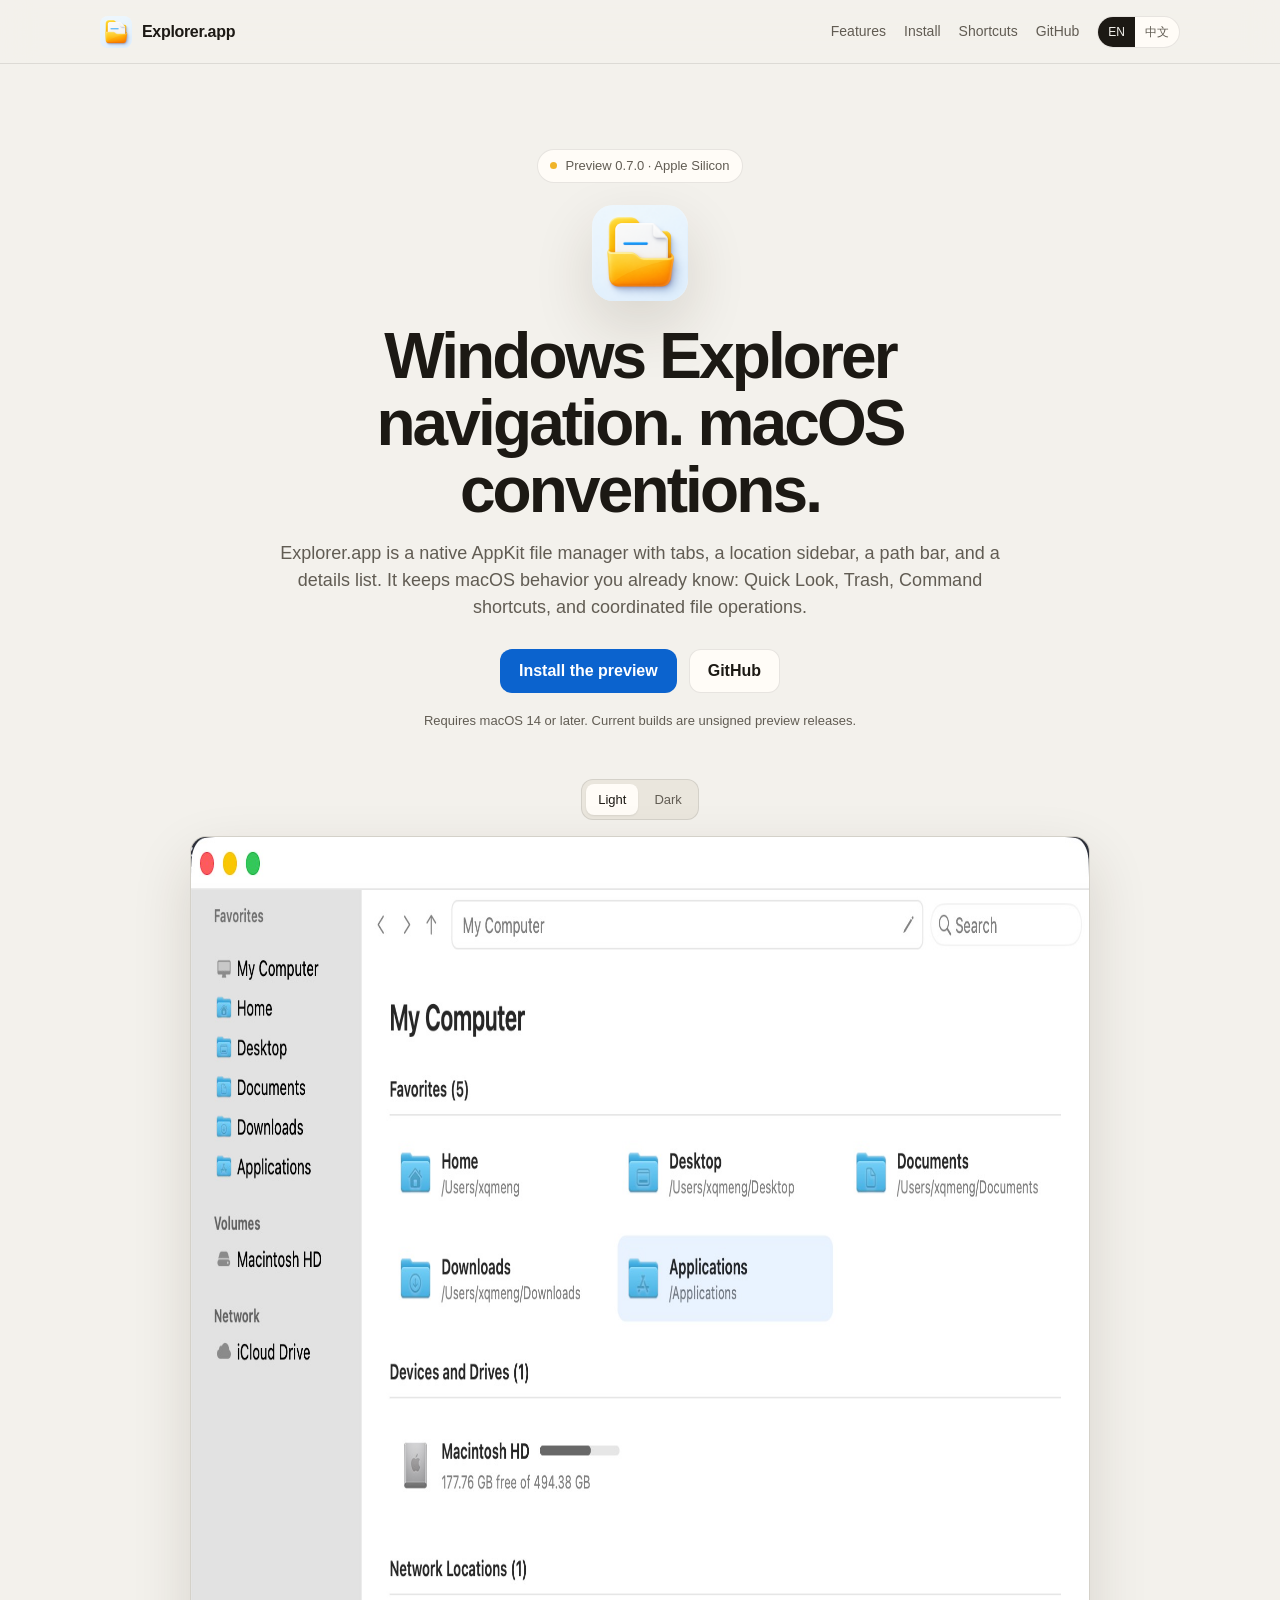
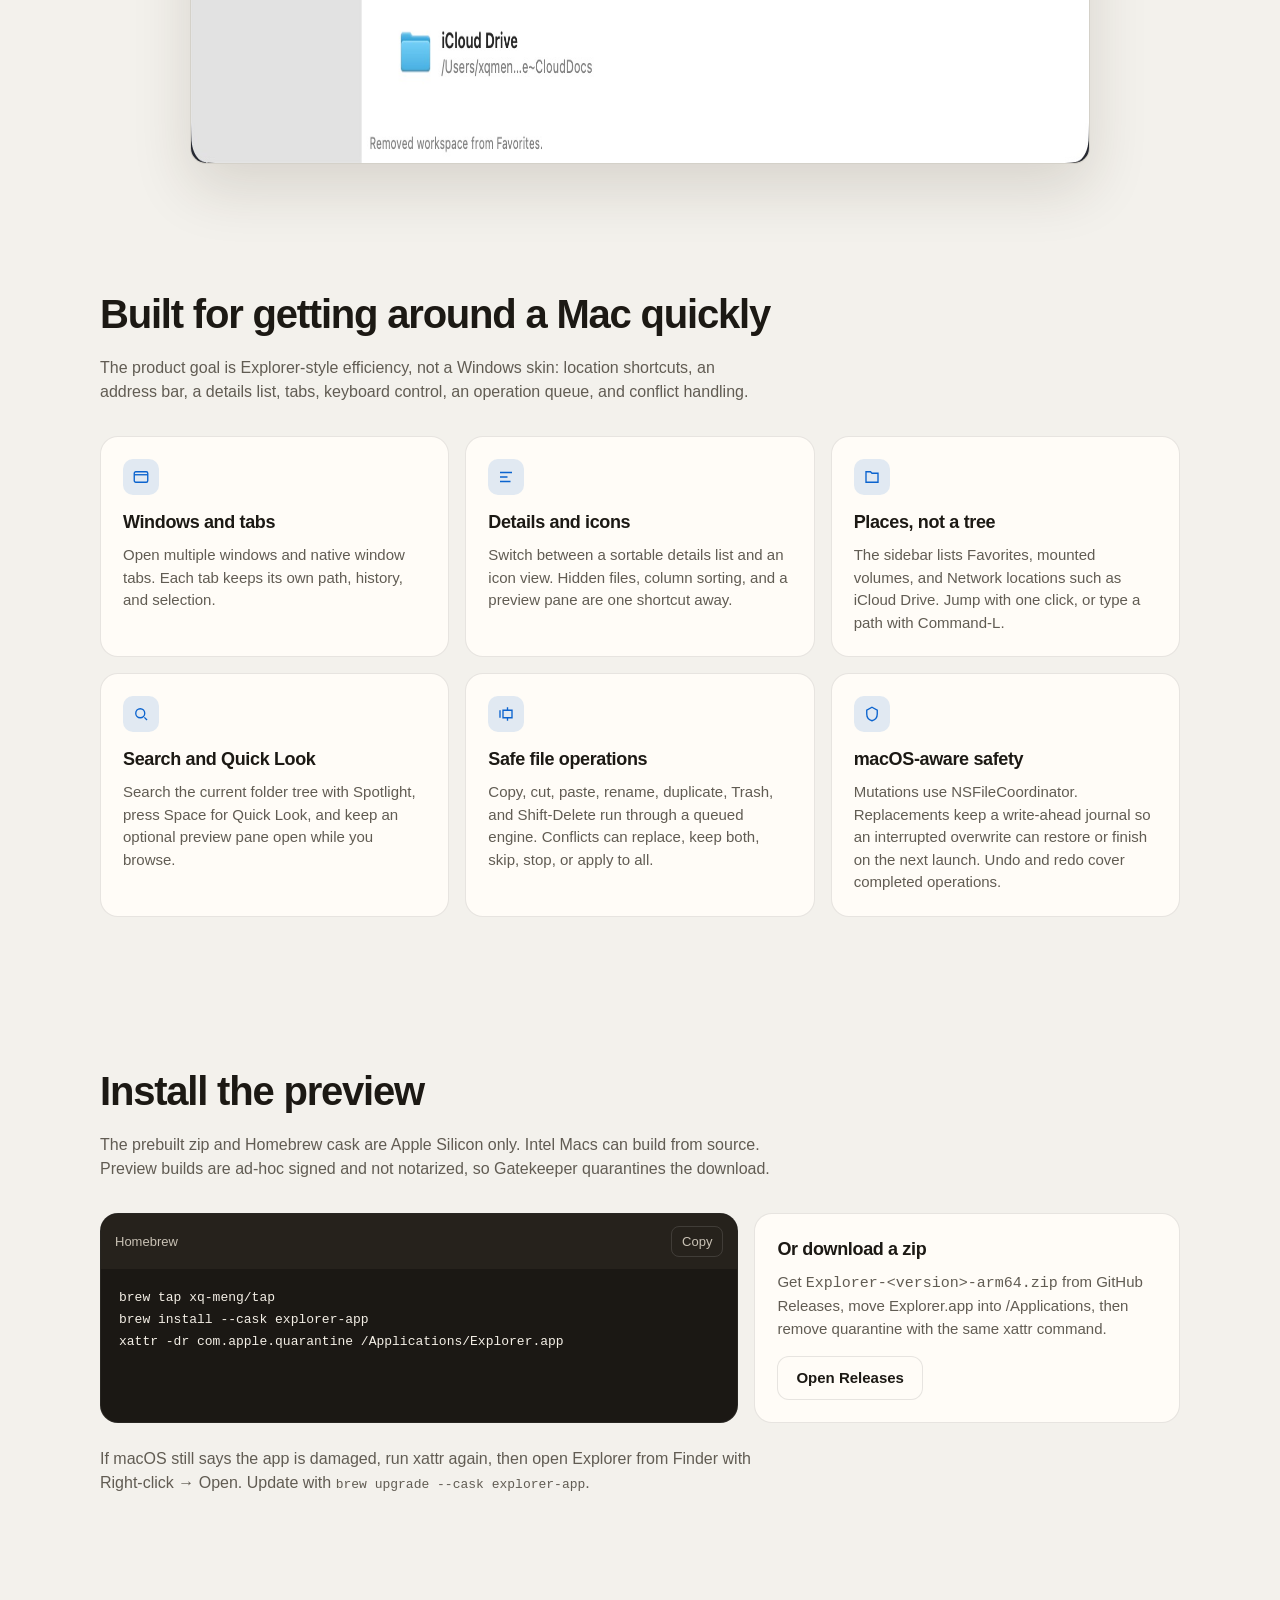
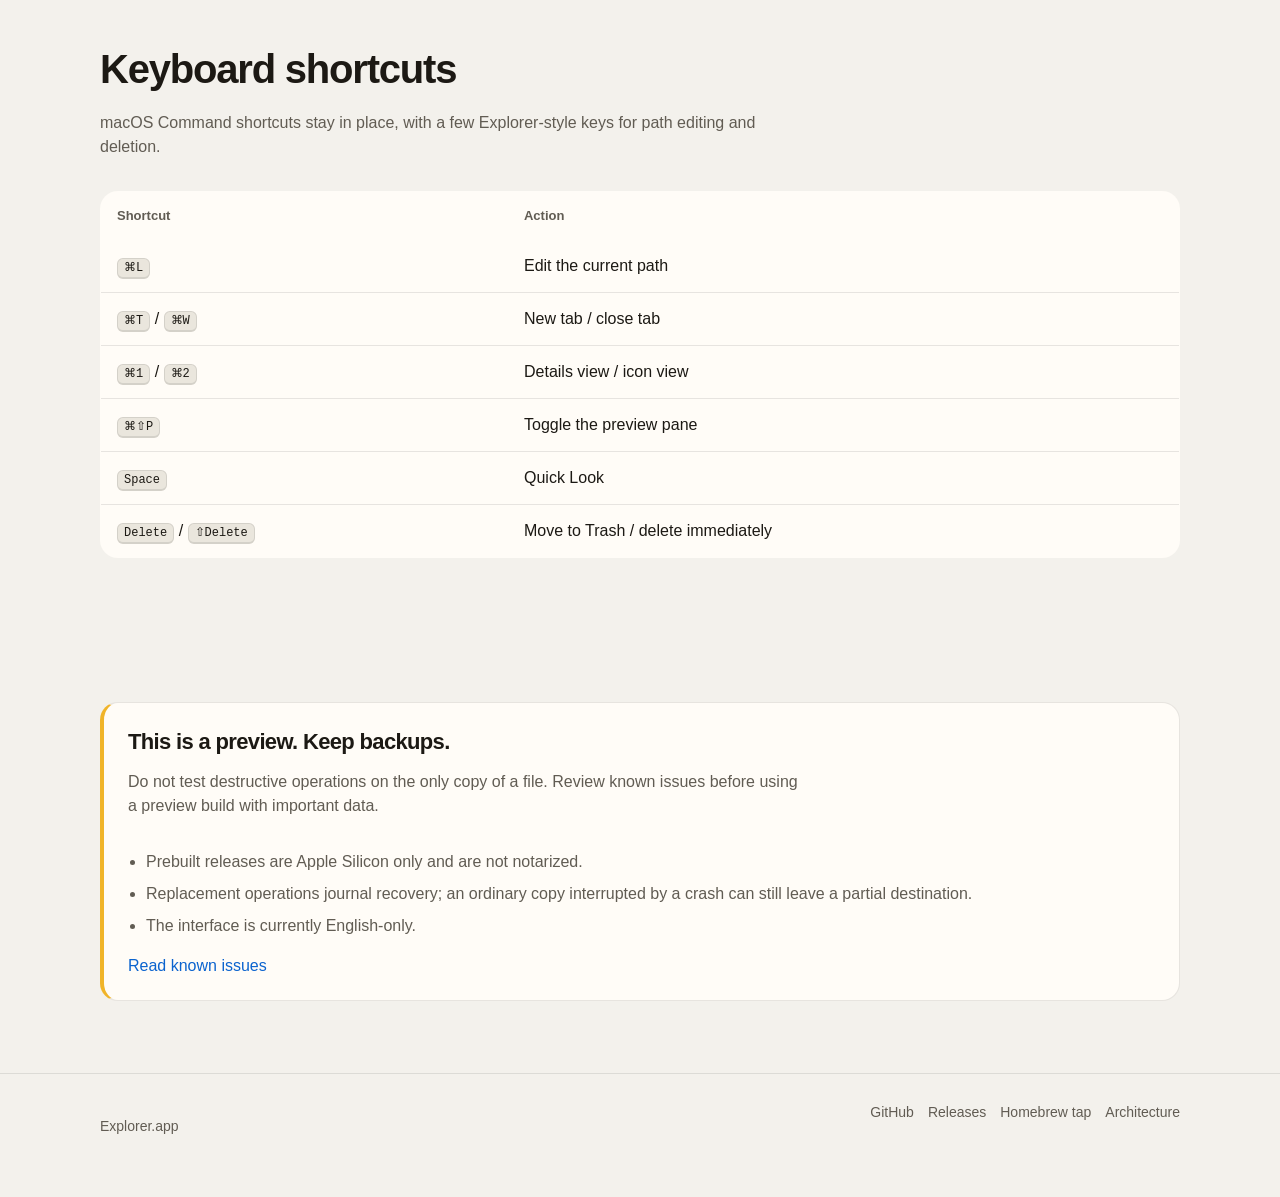
==== site/index.html @ d408dbdb "Add a GitHub Pages product site for Explorer.app Publish a bilingual product landing page from site/" ====
<!DOCTYPE html>
<html lang="en">
  <head>
    <meta charset="utf-8">
    <meta name="viewport" content="width=device-width, initial-scale=1">
    <title>Explorer.app — a native macOS file manager</title>
    <meta name="description" content="A native macOS file manager with Windows Explorer-style navigation: tabs, a location sidebar, a path bar, and a details list, plus Quick Look, Trash, and Command shortcuts.">
    <meta name="theme-color" content="#f3f1ec">
    <link rel="icon" type="image/png" sizes="32x32" href="assets/favicon-32.png">
    <link rel="apple-touch-icon" href="assets/apple-touch-icon.png">
    <script>
      (function () {
        try {
          var stored = localStorage.getItem("explorer-lang");
          var lang = stored || ((navigator.language || "en").toLowerCase().indexOf("zh") === 0 ? "zh" : "en");
          document.documentElement.lang = lang === "zh" ? "zh" : "en";
        } catch (e) {}
      })();
    </script>
    <link rel="stylesheet" href="styles.css">
    <meta property="og:title" content="Explorer.app">
    <meta property="og:description" content="A native macOS file manager with Windows Explorer-style navigation.">
    <meta property="og:image" content="https://xq-meng.github.io/explorer.app/assets/og.png">
    <meta property="og:url" content="https://xq-meng.github.io/explorer.app/">
    <meta property="og:type" content="website">
    <meta name="twitter:card" content="summary_large_image">
    <script type="application/ld+json">
      {
        "@context": "https://schema.org",
        "@type": "SoftwareApplication",
        "name": "Explorer.app",
        "applicationCategory": "UtilitiesApplication",
        "operatingSystem": "macOS 14",
        "url": "https://xq-meng.github.io/explorer.app/",
        "downloadUrl": "https://github.com/xq-meng/explorer.app/releases",
        "softwareVersion": "0.7.0",
        "offers": {
          "@type": "Offer",
          "price": "0",
          "priceCurrency": "USD"
        }
      }
    </script>
  </head>
  <body>
    <a class="skip" href="#main"><span data-lang="en">Skip to content</span><span data-lang="zh">跳到正文</span></a>
    <header class="nav">
      <div class="nav-inner">
        <a class="brand" href="./">
          <img src="assets/icon-64.png" width="32" height="32" alt="">
          Explorer.app
        </a>
        <nav class="nav-links" aria-label="Primary">
          <a href="#features"><span data-lang="en">Features</span><span data-lang="zh">功能</span></a>
          <a href="#install"><span data-lang="en">Install</span><span data-lang="zh">安装</span></a>
          <a href="#shortcuts"><span data-lang="en">Shortcuts</span><span data-lang="zh">快捷键</span></a>
          <a href="https://github.com/xq-meng/explorer.app">GitHub</a>
          <div class="lang-switch" role="group" aria-label="Language">
            <button type="button" data-lang-button="en">EN</button>
            <button type="button" data-lang-button="zh">中文</button>
          </div>
        </nav>
      </div>
    </header>

    <main id="main">
      <section class="hero wrap">
        <p class="eyebrow">
          <span class="dot" aria-hidden="true"></span>
          <span data-lang="en">Preview 0.7.0 · Apple Silicon</span>
          <span data-lang="zh">预览版 0.7.0 · Apple Silicon</span>
        </p>
        <img class="hero-icon" src="assets/icon-256.png" width="96" height="96" alt="Explorer.app icon">
        <h1>
          <span data-lang="en">Windows Explorer navigation. macOS conventions.</span>
          <span data-lang="zh">Windows 资源管理器式导航，遵循 macOS 使用习惯。</span>
        </h1>
        <p class="lede">
          <span data-lang="en">Explorer.app is a native AppKit file manager with tabs, a location sidebar, a path bar, and a details list. It keeps macOS behavior you already know: Quick Look, Trash, Command shortcuts, and coordinated file operations.</span>
          <span data-lang="zh">Explorer.app 是一款原生 AppKit 文件管理器，提供标签页、位置侧边栏、路径栏和详细信息列表。它同时保留 macOS 的使用习惯：Quick Look、废纸篓、Command 快捷键，以及经过协调的文件操作。</span>
        </p>
        <div class="actions">
          <a class="button primary" href="#install"><span data-lang="en">Install the preview</span><span data-lang="zh">安装预览版</span></a>
          <a class="button secondary" href="https://github.com/xq-meng/explorer.app">GitHub</a>
        </div>
        <p class="req">
          <span data-lang="en">Requires macOS 14 or later. Current builds are unsigned preview releases.</span>
          <span data-lang="zh">需要 macOS 14 或更高版本。当前构建为未签名的预览版。</span>
        </p>

        <div class="shot-panel">
          <div class="shot-toolbar">
            <div class="segmented" role="group" aria-label="Screenshot appearance">
              <button type="button" data-shot-button="light">
                <span data-lang="en">Light</span><span data-lang="zh">浅色</span>
              </button>
              <button type="button" data-shot-button="dark">
                <span data-lang="en">Dark</span><span data-lang="zh">深色</span>
              </button>
            </div>
          </div>
          <figure class="shot-frame">
            <img data-shot="light" src="assets/screenshot_light.jpg" width="1478" height="926" alt="Explorer My Computer home page in light appearance">
            <img class="is-hidden" data-shot="dark" src="assets/screenshot_dark.jpg" width="1478" height="926" alt="Explorer My Computer home page in dark appearance">
          </figure>
        </div>
      </section>

      <section class="section wrap" id="features">
        <h2>
          <span data-lang="en">Built for getting around a Mac quickly</span>
          <span data-lang="zh">为在 Mac 上高效浏览而设计</span>
        </h2>
        <p class="section-intro">
          <span data-lang="en">The product goal is Explorer-style efficiency, not a Windows skin: location shortcuts, an address bar, a details list, tabs, keyboard control, an operation queue, and conflict handling.</span>
          <span data-lang="zh">产品目标是复用资源管理器的高效率工作方式，而不是套一层 Windows 外观：位置快捷方式、地址栏、详细信息列表、标签页、键盘操作、文件操作队列和冲突处理。</span>
        </p>
        <div class="grid">
          <article class="card">
            <div class="icon-mark" aria-hidden="true">
              <svg viewBox="0 0 24 24" fill="none" stroke="currentColor" stroke-width="1.8"><rect x="3" y="5" width="18" height="14" rx="2"/><path d="M3 9h18"/></svg>
            </div>
            <h3><span data-lang="en">Windows and tabs</span><span data-lang="zh">多窗口与标签页</span></h3>
            <p data-lang="en">Open multiple windows and native window tabs. Each tab keeps its own path, history, and selection.</p>
            <p data-lang="zh">支持多窗口和 AppKit 原生窗口标签。每个标签页都有独立的路径、历史记录和选择状态。</p>
          </article>
          <article class="card">
            <div class="icon-mark" aria-hidden="true">
              <svg viewBox="0 0 24 24" fill="none" stroke="currentColor" stroke-width="1.8"><path d="M4 6h16M4 12h10M4 18h14"/></svg>
            </div>
            <h3><span data-lang="en">Details and icons</span><span data-lang="zh">详细信息与图标视图</span></h3>
            <p data-lang="en">Switch between a sortable details list and an icon view. Hidden files, column sorting, and a preview pane are one shortcut away.</p>
            <p data-lang="zh">可在可排序的详细信息列表和图标视图之间切换。隐藏文件、列排序和预览窗格都有对应快捷键。</p>
          </article>
          <article class="card">
            <div class="icon-mark" aria-hidden="true">
              <svg viewBox="0 0 24 24" fill="none" stroke="currentColor" stroke-width="1.8"><path d="M4 5h6l2 2h8v12H4V5z"/></svg>
            </div>
            <h3><span data-lang="en">Places, not a tree</span><span data-lang="zh">位置快捷方式</span></h3>
            <p data-lang="en">The sidebar lists Favorites, mounted volumes, and Network locations such as iCloud Drive. Jump with one click, or type a path with Command-L.</p>
            <p data-lang="zh">侧边栏列出收藏夹、已挂载卷和 iCloud Drive 等网络位置。单击即可跳转，也可以用 Command-L 输入路径。</p>
          </article>
          <article class="card">
            <div class="icon-mark" aria-hidden="true">
              <svg viewBox="0 0 24 24" fill="none" stroke="currentColor" stroke-width="1.8"><circle cx="11" cy="11" r="6"/><path d="M20 20l-3.5-3.5"/></svg>
            </div>
            <h3><span data-lang="en">Search and Quick Look</span><span data-lang="zh">搜索与 Quick Look</span></h3>
            <p data-lang="en">Search the current folder tree with Spotlight, press Space for Quick Look, and keep an optional preview pane open while you browse.</p>
            <p data-lang="zh">用 Spotlight 搜索当前文件夹树，按空格即可 Quick Look，也可以在浏览时打开可选的右侧预览窗格。</p>
          </article>
          <article class="card">
            <div class="icon-mark" aria-hidden="true">
              <svg viewBox="0 0 24 24" fill="none" stroke="currentColor" stroke-width="1.8"><path d="M8 7h12v10H8z"/><path d="M4 7v10"/><path d="M14 3v4M14 17v4"/></svg>
            </div>
            <h3><span data-lang="en">Safe file operations</span><span data-lang="zh">安全的文件操作</span></h3>
            <p data-lang="en">Copy, cut, paste, rename, duplicate, Trash, and Shift-Delete run through a queued engine. Conflicts can replace, keep both, skip, stop, or apply to all.</p>
            <p data-lang="zh">复制、剪切、粘贴、重命名、重复、移入废纸篓和 Shift-Delete 都走操作队列。冲突时可替换、保留两者、跳过、停止或应用到全部。</p>
          </article>
          <article class="card">
            <div class="icon-mark" aria-hidden="true">
              <svg viewBox="0 0 24 24" fill="none" stroke="currentColor" stroke-width="1.8"><path d="M12 3l7 4v5c0 5-3.5 8-7 9-3.5-1-7-4-7-9V7l7-4z"/></svg>
            </div>
            <h3><span data-lang="en">macOS-aware safety</span><span data-lang="zh">符合 macOS 的安全模型</span></h3>
            <p data-lang="en">Mutations use NSFileCoordinator. Replacements keep a write-ahead journal so an interrupted overwrite can restore or finish on the next launch. Undo and redo cover completed operations.</p>
            <p data-lang="zh">文件变更使用 NSFileCoordinator。替换操作会写前日志，中断后可在下次启动时恢复或完成清理。已完成的操作支持撤销和重做。</p>
          </article>
        </div>
      </section>

      <section class="section wrap" id="install">
        <h2>
          <span data-lang="en">Install the preview</span>
          <span data-lang="zh">安装预览版</span>
        </h2>
        <p class="section-intro">
          <span data-lang="en">The prebuilt zip and Homebrew cask are Apple Silicon only. Intel Macs can build from source. Preview builds are ad-hoc signed and not notarized, so Gatekeeper quarantines the download.</span>
          <span data-lang="zh">预编译 zip 和 Homebrew Cask 仅支持 Apple Silicon。Intel Mac 需要从源码构建。预览版使用 ad-hoc 签名且未经公证，因此 Gatekeeper 会隔离下载的应用。</span>
        </p>
        <div class="install-grid">
          <div class="terminal">
            <header>
              <span>Homebrew</span>
              <button
                class="copy"
                type="button"
                data-copy="brew tap xq-meng/tap
brew install --cask explorer-app
xattr -dr com.apple.quarantine /Applications/Explorer.app"
              >
                <span data-lang="en">Copy</span><span data-lang="zh">复制</span>
              </button>
            </header>
            <pre>brew tap xq-meng/tap
brew install --cask explorer-app
xattr -dr com.apple.quarantine /Applications/Explorer.app</pre>
          </div>
          <article class="card">
            <h3><span data-lang="en">Or download a zip</span><span data-lang="zh">或下载 zip</span></h3>
            <p data-lang="en">Get <code>Explorer-&lt;version&gt;-arm64.zip</code> from GitHub Releases, move Explorer.app into /Applications, then remove quarantine with the same xattr command.</p>
            <p data-lang="zh">从 GitHub Releases 下载 <code>Explorer-&lt;version&gt;-arm64.zip</code>，将 Explorer.app 拖入 /Applications，再用同样的 xattr 命令移除隔离属性。</p>
            <p style="margin-top:16px">
              <a class="button secondary" href="https://github.com/xq-meng/explorer.app/releases">
                <span data-lang="en">Open Releases</span><span data-lang="zh">打开 Releases</span>
              </a>
            </p>
          </article>
        </div>
        <p class="section-intro" style="margin-top:24px;margin-bottom:0">
          <span data-lang="en">If macOS still says the app is damaged, run xattr again, then open Explorer from Finder with Right-click → Open. Update with <code>brew upgrade --cask explorer-app</code>.</span>
          <span data-lang="zh">如果 macOS 仍提示应用已损坏，请再运行一次 xattr，然后在 Finder 中右键点按 Explorer 并选择打开。更新使用 <code>brew upgrade --cask explorer-app</code>。</span>
        </p>
      </section>

      <section class="section wrap" id="shortcuts">
        <h2>
          <span data-lang="en">Keyboard shortcuts</span>
          <span data-lang="zh">键盘快捷键</span>
        </h2>
        <p class="section-intro">
          <span data-lang="en">macOS Command shortcuts stay in place, with a few Explorer-style keys for path editing and deletion.</span>
          <span data-lang="zh">保留 macOS 的 Command 快捷键，并补充路径编辑和删除等资源管理器风格按键。</span>
        </p>
        <table class="shortcuts">
          <thead>
            <tr>
              <th><span data-lang="en">Shortcut</span><span data-lang="zh">快捷键</span></th>
              <th><span data-lang="en">Action</span><span data-lang="zh">操作</span></th>
            </tr>
          </thead>
          <tbody>
            <tr>
              <td><kbd>⌘L</kbd></td>
              <td><span data-lang="en">Edit the current path</span><span data-lang="zh">编辑当前路径</span></td>
            </tr>
            <tr>
              <td><kbd>⌘T</kbd> / <kbd>⌘W</kbd></td>
              <td><span data-lang="en">New tab / close tab</span><span data-lang="zh">新建标签页 / 关闭标签页</span></td>
            </tr>
            <tr>
              <td><kbd>⌘1</kbd> / <kbd>⌘2</kbd></td>
              <td><span data-lang="en">Details view / icon view</span><span data-lang="zh">详细信息视图 / 图标视图</span></td>
            </tr>
            <tr>
              <td><kbd>⌘⇧P</kbd></td>
              <td><span data-lang="en">Toggle the preview pane</span><span data-lang="zh">显示或隐藏预览窗格</span></td>
            </tr>
            <tr>
              <td><kbd>Space</kbd></td>
              <td>Quick Look</td>
            </tr>
            <tr>
              <td><kbd>Delete</kbd> / <kbd>⇧Delete</kbd></td>
              <td><span data-lang="en">Move to Trash / delete immediately</span><span data-lang="zh">移入废纸篓 / 立即删除</span></td>
            </tr>
          </tbody>
        </table>
      </section>

      <section class="section wrap" id="preview">
        <div class="callout">
          <h2>
            <span data-lang="en">This is a preview. Keep backups.</span>
            <span data-lang="zh">这是预览版，请保留备份。</span>
          </h2>
          <p class="section-intro">
            <span data-lang="en">Do not test destructive operations on the only copy of a file. Review known issues before using a preview build with important data.</span>
            <span data-lang="zh">不要在文件的唯一副本上测试破坏性操作。在用预览版处理重要数据之前，请先阅读已知问题。</span>
          </p>
          <ul class="note-list">
            <li data-lang="en">Prebuilt releases are Apple Silicon only and are not notarized.</li>
            <li data-lang="zh">预编译版本仅支持 Apple Silicon，且未经公证。</li>
            <li data-lang="en">Replacement operations journal recovery; an ordinary copy interrupted by a crash can still leave a partial destination.</li>
            <li data-lang="zh">替换操作有恢复日志；普通复制若在崩溃时中断，仍可能留下不完整的目标文件。</li>
            <li data-lang="en">The interface is currently English-only.</li>
            <li data-lang="zh">当前界面仅为英文。</li>
          </ul>
          <p style="margin:16px 0 0">
            <a href="https://github.com/xq-meng/explorer.app/blob/main/docs/known-issues.md">
              <span data-lang="en">Read known issues</span><span data-lang="zh">查看已知问题</span>
            </a>
          </p>
        </div>
      </section>
    </main>

    <footer class="footer">
      <div class="footer-inner wrap">
        <p>Explorer.app</p>
        <nav aria-label="Footer">
          <a href="https://github.com/xq-meng/explorer.app">GitHub</a>
          <a href="https://github.com/xq-meng/explorer.app/releases">Releases</a>
          <a href="https://github.com/xq-meng/homebrew-tap">Homebrew tap</a>
          <a href="https://github.com/xq-meng/explorer.app/blob/main/docs/architecture.md">
            <span data-lang="en">Architecture</span><span data-lang="zh">架构</span>
          </a>
        </nav>
      </div>
    </footer>
    <script src="site.js"></script>
  </body>
</html>
---- site/styles.css ----
:root {
  color-scheme: light dark;
  --bg: #f3f1ec;
  --bg-elevated: #fffcf7;
  --bg-quiet: #eae6dd;
  --text: #1c1914;
  --text-secondary: #615c53;
  --accent: #0b63ce;
  --accent-hover: #0956b4;
  --accent-soft: rgba(11, 99, 206, 0.12);
  --folder: #f0b429;
  --line: rgba(28, 25, 20, 0.1);
  --shadow: 0 24px 60px rgba(48, 36, 12, 0.14);
  --radius: 18px;
  --nav-height: 64px;
  --max: 1080px;
  --mono: "SF Mono", ui-monospace, Menlo, Consolas, monospace;
  --sans: -apple-system, BlinkMacSystemFont, "SF Pro Text", "Segoe UI", sans-serif;
}

@media (prefers-color-scheme: dark) {
  :root {
    --bg: #12110f;
    --bg-elevated: #1c1a16;
    --bg-quiet: #26231e;
    --text: #f4efe6;
    --text-secondary: #b7b0a4;
    --accent: #6aa8ff;
    --accent-hover: #8bbcff;
    --accent-soft: rgba(106, 168, 255, 0.14);
    --line: rgba(244, 239, 230, 0.1);
    --shadow: 0 24px 60px rgba(0, 0, 0, 0.45);
  }
}

* {
  box-sizing: border-box;
}

html {
  scroll-behavior: smooth;
}

html[lang="zh"] [data-lang="en"],
html[lang="en"] [data-lang="zh"] {
  display: none !important;
}

body {
  margin: 0;
  font-family: var(--sans);
  background:
    radial-gradient(1200px 500px at 50% -10%, rgba(240, 180, 41, 0.18), transparent 55%),
    var(--bg);
  color: var(--text);
  line-height: 1.5;
  min-height: 100vh;
}

img {
  max-width: 100%;
  display: block;
}

a {
  color: var(--accent);
  text-decoration: none;
}

a:hover {
  text-decoration: underline;
}

.skip {
  position: absolute;
  left: 12px;
  top: -40px;
  background: var(--bg-elevated);
  color: var(--text);
  padding: 8px 12px;
  border-radius: 8px;
  z-index: 20;
}

.skip:focus {
  top: 12px;
}

.wrap {
  width: min(var(--max), calc(100% - 40px));
  margin: 0 auto;
}

.nav {
  position: sticky;
  top: 0;
  z-index: 10;
  height: var(--nav-height);
  display: flex;
  align-items: center;
  backdrop-filter: saturate(1.4) blur(16px);
  background: color-mix(in srgb, var(--bg) 82%, transparent);
  border-bottom: 1px solid var(--line);
}

.nav-inner {
  display: flex;
  align-items: center;
  justify-content: space-between;
  gap: 16px;
  width: min(var(--max), calc(100% - 40px));
  margin: 0 auto;
}

.brand {
  display: flex;
  align-items: center;
  gap: 10px;
  color: inherit;
  font-weight: 650;
  letter-spacing: -0.02em;
}

.brand:hover {
  text-decoration: none;
}

.brand img {
  width: 32px;
  height: 32px;
  border-radius: 8px;
}

.nav-links {
  display: flex;
  align-items: center;
  gap: 18px;
  color: var(--text-secondary);
  font-size: 14px;
}

.nav-links a {
  color: inherit;
}

.lang-switch {
  display: inline-flex;
  border: 1px solid var(--line);
  border-radius: 999px;
  overflow: hidden;
  background: var(--bg-elevated);
}

.lang-switch button {
  appearance: none;
  border: 0;
  background: transparent;
  color: var(--text-secondary);
  padding: 6px 10px;
  font: inherit;
  font-size: 12px;
  cursor: pointer;
}

.lang-switch button[aria-pressed="true"] {
  background: var(--text);
  color: var(--bg);
}

.hero {
  padding: 72px 0 32px;
  text-align: center;
}

.eyebrow {
  display: inline-flex;
  align-items: center;
  gap: 8px;
  font-size: 13px;
  color: var(--text-secondary);
  background: var(--bg-elevated);
  border: 1px solid var(--line);
  border-radius: 999px;
  padding: 6px 12px;
  margin-bottom: 22px;
}

.dot {
  width: 7px;
  height: 7px;
  border-radius: 50%;
  background: var(--folder);
}

.hero-icon {
  width: 96px;
  height: 96px;
  margin: 0 auto 22px;
  border-radius: 22%;
  box-shadow: var(--shadow);
}

.hero h1 {
  margin: 0 auto 16px;
  max-width: 16ch;
  font-size: clamp(36px, 6vw, 64px);
  line-height: 1.05;
  letter-spacing: -0.045em;
}

.lede {
  margin: 0 auto 28px;
  max-width: 46rem;
  color: var(--text-secondary);
  font-size: 18px;
}

.actions {
  display: flex;
  justify-content: center;
  flex-wrap: wrap;
  gap: 12px;
  margin-bottom: 18px;
}

.button {
  display: inline-flex;
  align-items: center;
  justify-content: center;
  min-height: 44px;
  padding: 0 18px;
  border-radius: 12px;
  font-weight: 600;
  border: 1px solid transparent;
}

.button:hover {
  text-decoration: none;
}

.button.primary {
  background: var(--accent);
  color: #fff;
}

.button.primary:hover {
  background: var(--accent-hover);
}

.button.secondary {
  background: var(--bg-elevated);
  color: var(--text);
  border-color: var(--line);
}

.req {
  color: var(--text-secondary);
  font-size: 13px;
}

.shot-panel {
  margin: 48px auto 0;
  max-width: 980px;
}

.shot-toolbar {
  display: flex;
  justify-content: center;
  margin-bottom: 14px;
}

.segmented {
  display: inline-flex;
  padding: 4px;
  gap: 4px;
  border-radius: 12px;
  background: var(--bg-quiet);
  border: 1px solid var(--line);
}

.segmented button {
  appearance: none;
  border: 0;
  background: transparent;
  color: var(--text-secondary);
  border-radius: 8px;
  padding: 6px 12px;
  font: inherit;
  font-size: 13px;
  cursor: pointer;
}

.segmented button[aria-pressed="true"] {
  background: var(--bg-elevated);
  color: var(--text);
  box-shadow: 0 1px 2px rgba(0, 0, 0, 0.08);
}

.shot-frame {
  position: relative;
  border-radius: 16px;
  overflow: hidden;
  box-shadow: var(--shadow);
  border: 1px solid var(--line);
  background: var(--bg-quiet);
}

.shot-frame img {
  width: 100%;
}

.shot-frame img.is-hidden {
  display: none;
}

.section {
  padding: 72px 0;
}

.section h2 {
  margin: 0 0 12px;
  font-size: clamp(28px, 4vw, 40px);
  letter-spacing: -0.03em;
}

.section-intro {
  margin: 0 0 32px;
  max-width: 42rem;
  color: var(--text-secondary);
}

.grid {
  display: grid;
  grid-template-columns: repeat(3, 1fr);
  gap: 16px;
}

.card {
  background: var(--bg-elevated);
  border: 1px solid var(--line);
  border-radius: var(--radius);
  padding: 22px;
  min-height: 100%;
}

.card h3 {
  margin: 0 0 8px;
  font-size: 18px;
  letter-spacing: -0.02em;
}

.card p {
  margin: 0;
  color: var(--text-secondary);
  font-size: 15px;
}

.icon-mark {
  width: 36px;
  height: 36px;
  display: grid;
  place-items: center;
  border-radius: 10px;
  background: var(--accent-soft);
  color: var(--accent);
  margin-bottom: 14px;
}

.icon-mark svg {
  width: 18px;
  height: 18px;
}

.install-grid {
  display: grid;
  grid-template-columns: 1.2fr 0.8fr;
  gap: 16px;
}

.terminal {
  background: #1b1814;
  color: #f4efe6;
  border-radius: var(--radius);
  overflow: hidden;
  border: 1px solid rgba(255, 255, 255, 0.06);
}

.terminal header {
  display: flex;
  align-items: center;
  justify-content: space-between;
  gap: 12px;
  padding: 12px 14px;
  background: #26221c;
  color: #c9c2b5;
  font-size: 13px;
}

.terminal pre {
  margin: 0;
  padding: 18px;
  overflow-x: auto;
  font-family: var(--mono);
  font-size: 13px;
  line-height: 1.7;
  white-space: pre-wrap;
}

.copy {
  appearance: none;
  border: 1px solid rgba(255, 255, 255, 0.12);
  background: transparent;
  color: inherit;
  border-radius: 8px;
  padding: 5px 10px;
  font: inherit;
  cursor: pointer;
}

.copy:hover,
.copy:focus-visible {
  background: rgba(255, 255, 255, 0.08);
}

.note-list {
  margin: 0;
  padding-left: 18px;
  color: var(--text-secondary);
}

.note-list li + li {
  margin-top: 8px;
}

.shortcuts {
  width: 100%;
  border-collapse: collapse;
  background: var(--bg-elevated);
  border: 1px solid var(--line);
  border-radius: var(--radius);
  overflow: hidden;
}

.shortcuts th,
.shortcuts td {
  text-align: left;
  padding: 14px 16px;
  border-bottom: 1px solid var(--line);
  vertical-align: top;
}

.shortcuts th {
  font-size: 13px;
  color: var(--text-secondary);
  font-weight: 600;
}

.shortcuts tr:last-child th,
.shortcuts tr:last-child td {
  border-bottom: 0;
}

kbd {
  font-family: var(--mono);
  font-size: 12px;
  background: var(--bg-quiet);
  border: 1px solid var(--line);
  border-bottom-width: 2px;
  border-radius: 6px;
  padding: 2px 6px;
}

.callout {
  background: var(--bg-elevated);
  border: 1px solid var(--line);
  border-left: 4px solid var(--folder);
  border-radius: var(--radius);
  padding: 22px 24px;
}

.callout h2 {
  font-size: 22px;
}

.footer {
  border-top: 1px solid var(--line);
  padding: 28px 0 48px;
  color: var(--text-secondary);
  font-size: 14px;
}

.footer-inner {
  display: flex;
  justify-content: space-between;
  gap: 16px;
  flex-wrap: wrap;
}

.footer nav {
  display: flex;
  flex-wrap: wrap;
  gap: 14px;
}

.footer a {
  color: inherit;
}

@media (max-width: 860px) {
  .grid,
  .install-grid {
    grid-template-columns: 1fr;
  }

  .nav-links a:not(.button) {
    display: none;
  }

  .hero {
    padding-top: 48px;
  }
}

@media (prefers-reduced-motion: reduce) {
  html {
    scroll-behavior: auto;
  }
}
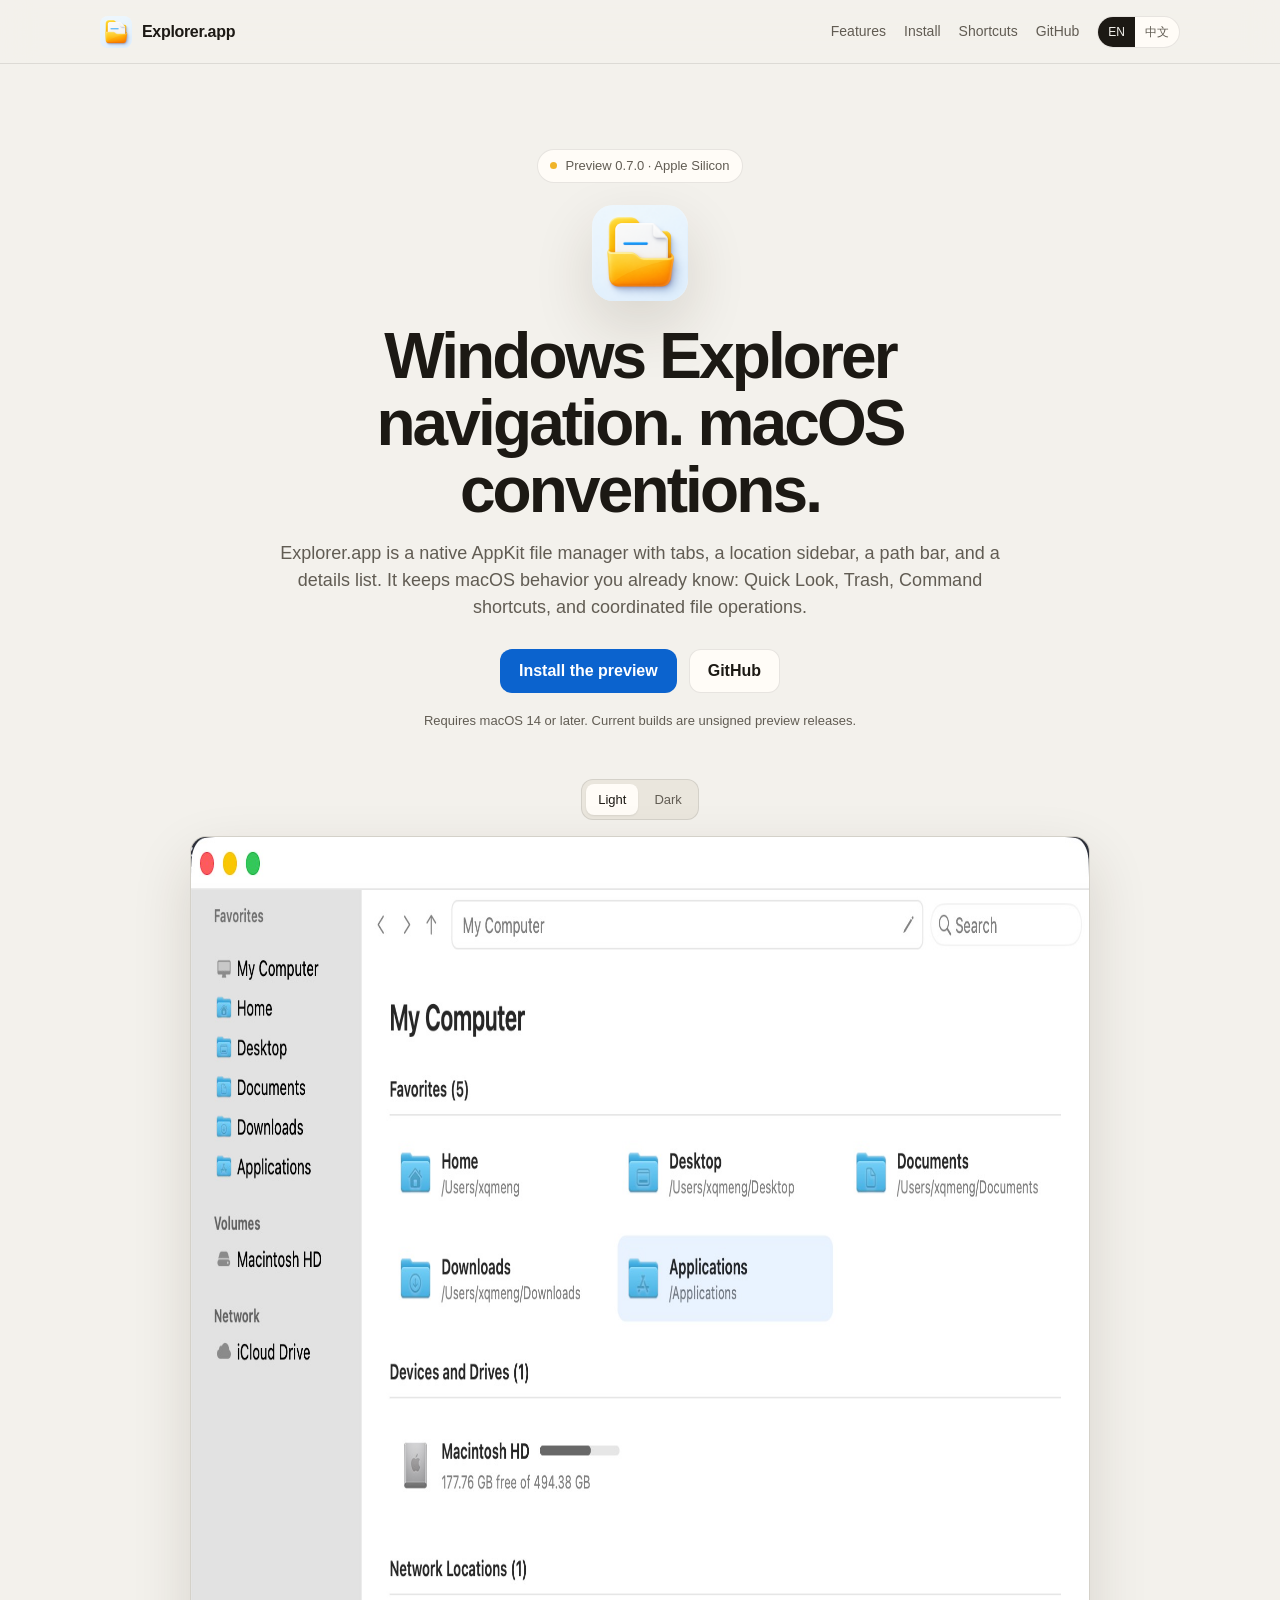
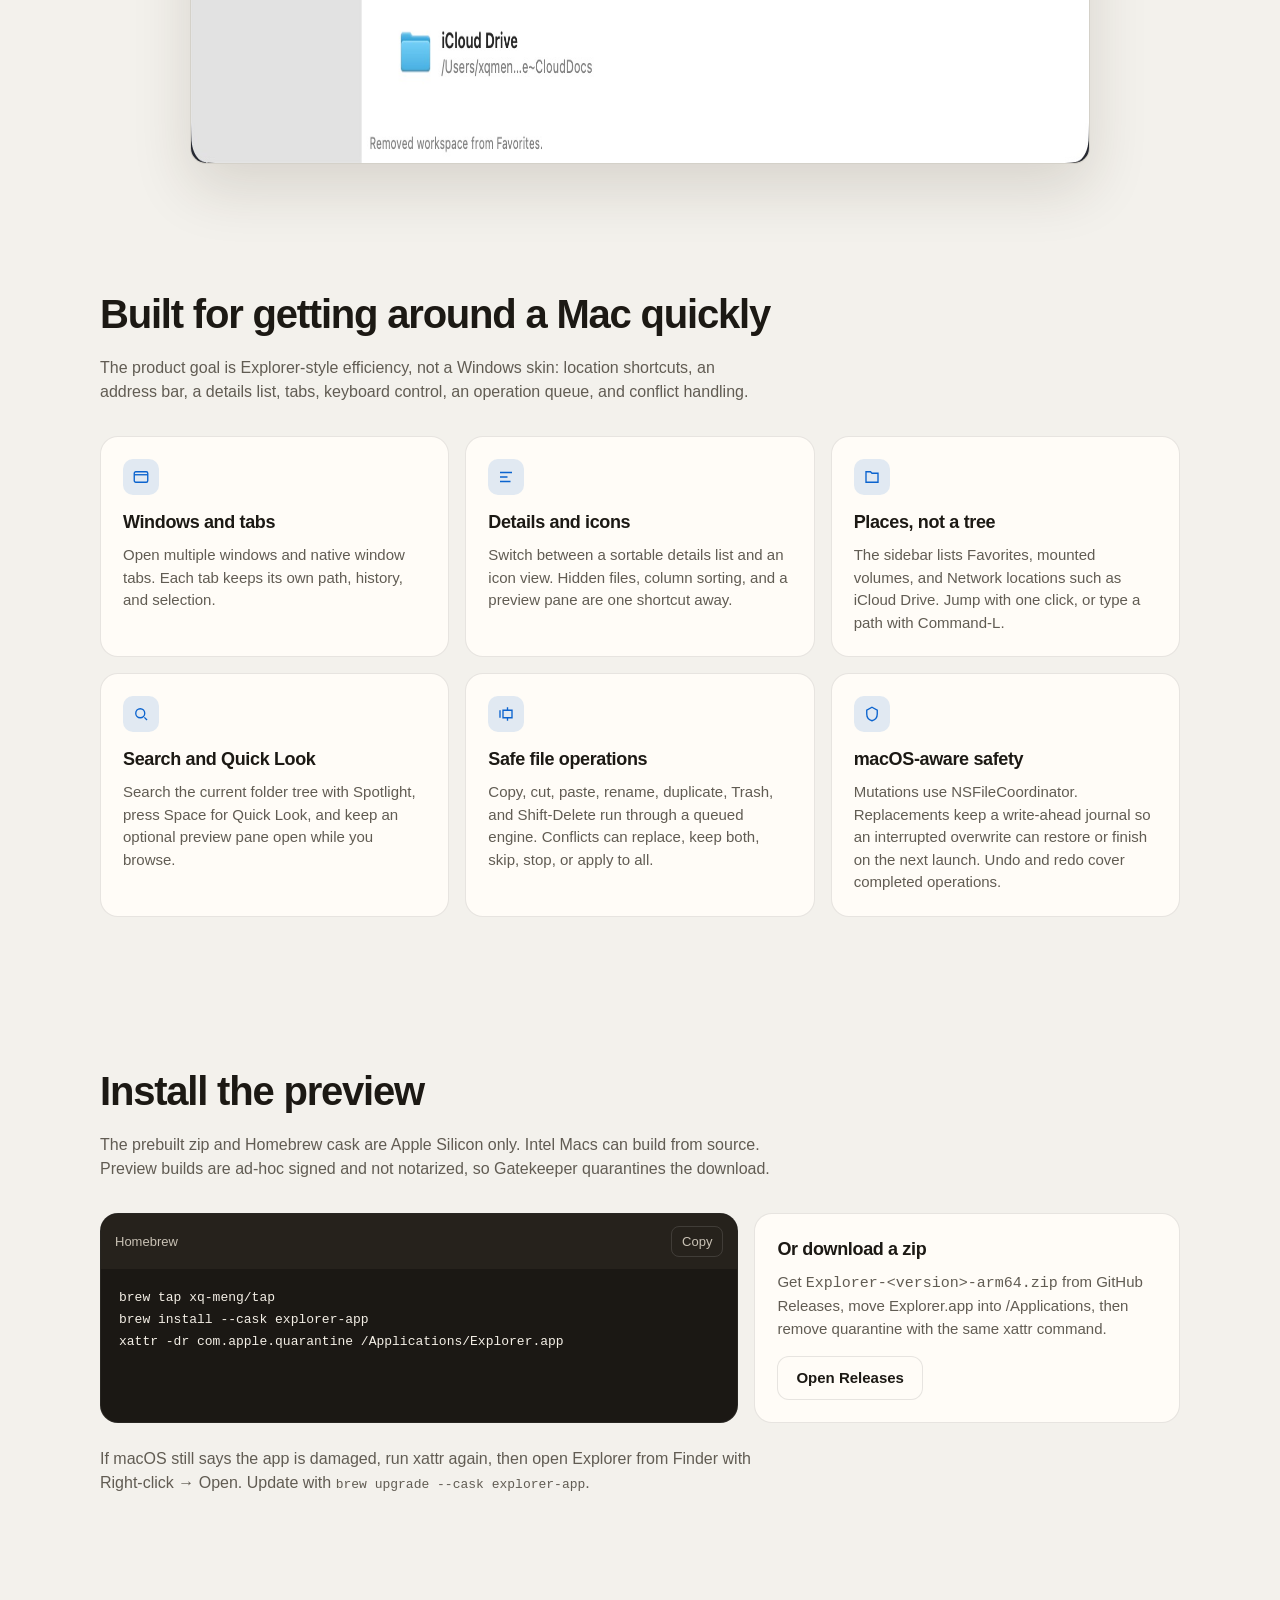
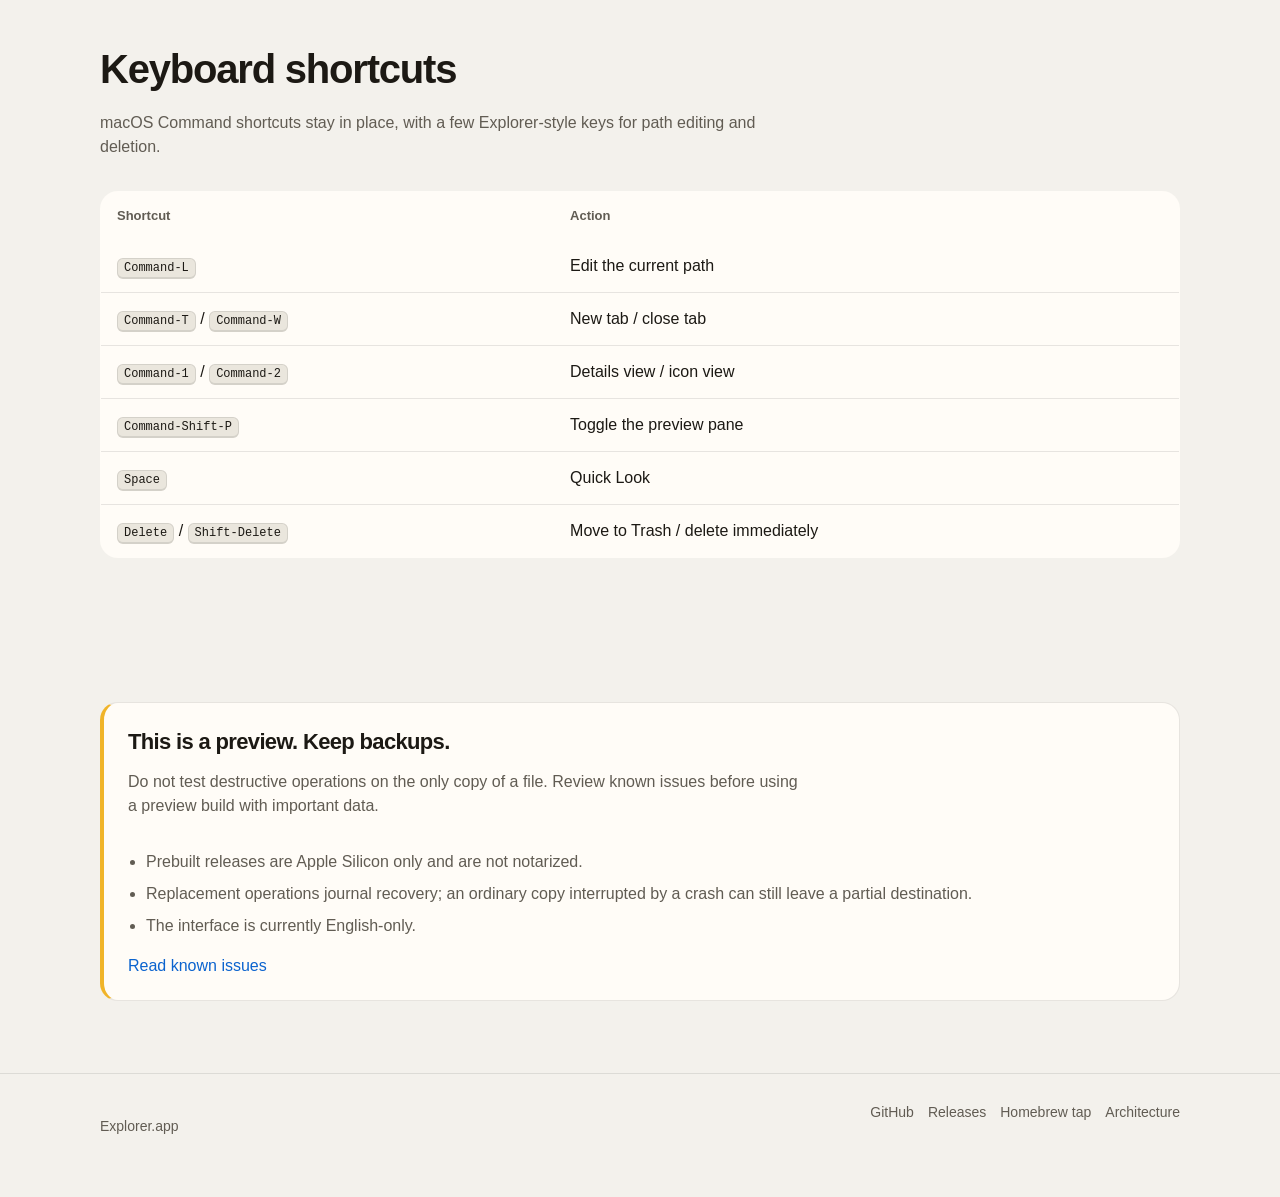
==== commit 7f7244a4: "Polish product site headline wrapping and shortcut labels Keep the Chinese hero title on two readabl" ====
--- a/site/index.html
+++ b/site/index.html
@@ -73,7 +73,7 @@
         <img class="hero-icon" src="assets/icon-256.png" width="96" height="96" alt="Explorer.app icon">
         <h1>
           <span data-lang="en">Windows Explorer navigation. macOS conventions.</span>
-          <span data-lang="zh">Windows 资源管理器式导航，遵循 macOS 使用习惯。</span>
+          <span data-lang="zh">Windows 资源管理器式导航，<br>遵循 macOS 使用习惯。</span>
         </h1>
         <p class="lede">
           <span data-lang="en">Explorer.app is a native AppKit file manager with tabs, a location sidebar, a path bar, and a details list. It keeps macOS behavior you already know: Quick Look, Trash, Command shortcuts, and coordinated file operations.</span>
@@ -229,19 +229,19 @@
           </thead>
           <tbody>
             <tr>
-              <td><kbd>⌘L</kbd></td>
+              <td><kbd>Command-L</kbd></td>
               <td><span data-lang="en">Edit the current path</span><span data-lang="zh">编辑当前路径</span></td>
             </tr>
             <tr>
-              <td><kbd>⌘T</kbd> / <kbd>⌘W</kbd></td>
+              <td><kbd>Command-T</kbd> / <kbd>Command-W</kbd></td>
               <td><span data-lang="en">New tab / close tab</span><span data-lang="zh">新建标签页 / 关闭标签页</span></td>
             </tr>
             <tr>
-              <td><kbd>⌘1</kbd> / <kbd>⌘2</kbd></td>
+              <td><kbd>Command-1</kbd> / <kbd>Command-2</kbd></td>
               <td><span data-lang="en">Details view / icon view</span><span data-lang="zh">详细信息视图 / 图标视图</span></td>
             </tr>
             <tr>
-              <td><kbd>⌘⇧P</kbd></td>
+              <td><kbd>Command-Shift-P</kbd></td>
               <td><span data-lang="en">Toggle the preview pane</span><span data-lang="zh">显示或隐藏预览窗格</span></td>
             </tr>
             <tr>
@@ -249,7 +249,7 @@
               <td>Quick Look</td>
             </tr>
             <tr>
-              <td><kbd>Delete</kbd> / <kbd>⇧Delete</kbd></td>
+              <td><kbd>Delete</kbd> / <kbd>Shift-Delete</kbd></td>
               <td><span data-lang="en">Move to Trash / delete immediately</span><span data-lang="zh">移入废纸篓 / 立即删除</span></td>
             </tr>
           </tbody>
--- a/site/styles.css
+++ b/site/styles.css
@@ -208,6 +208,10 @@
   letter-spacing: -0.045em;
 }
 
+html[lang="zh"] .hero h1 {
+  max-width: 12em;
+}
+
 .lede {
   margin: 0 auto 28px;
   max-width: 46rem;
@@ -315,6 +319,7 @@
 
 .section {
   padding: 72px 0;
+  scroll-margin-top: calc(var(--nav-height) + 12px);
 }
 
 .section h2 {
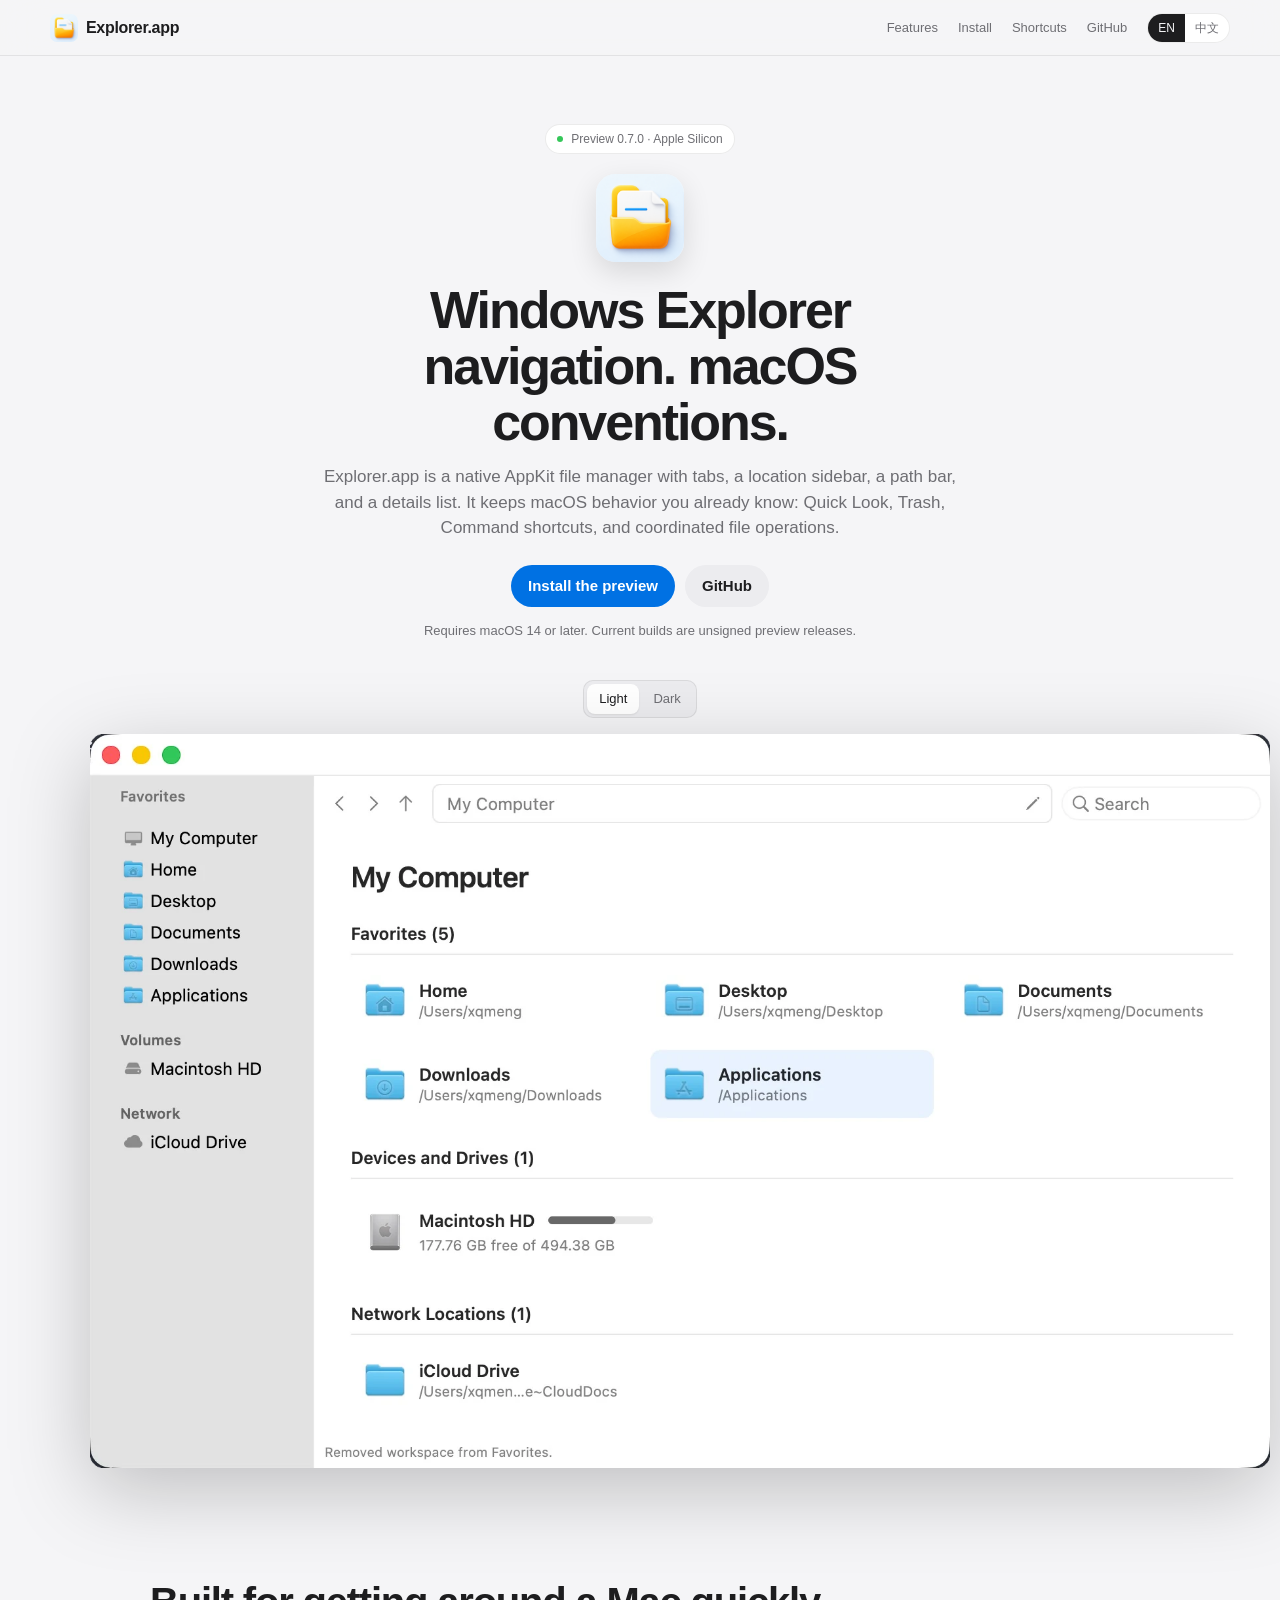
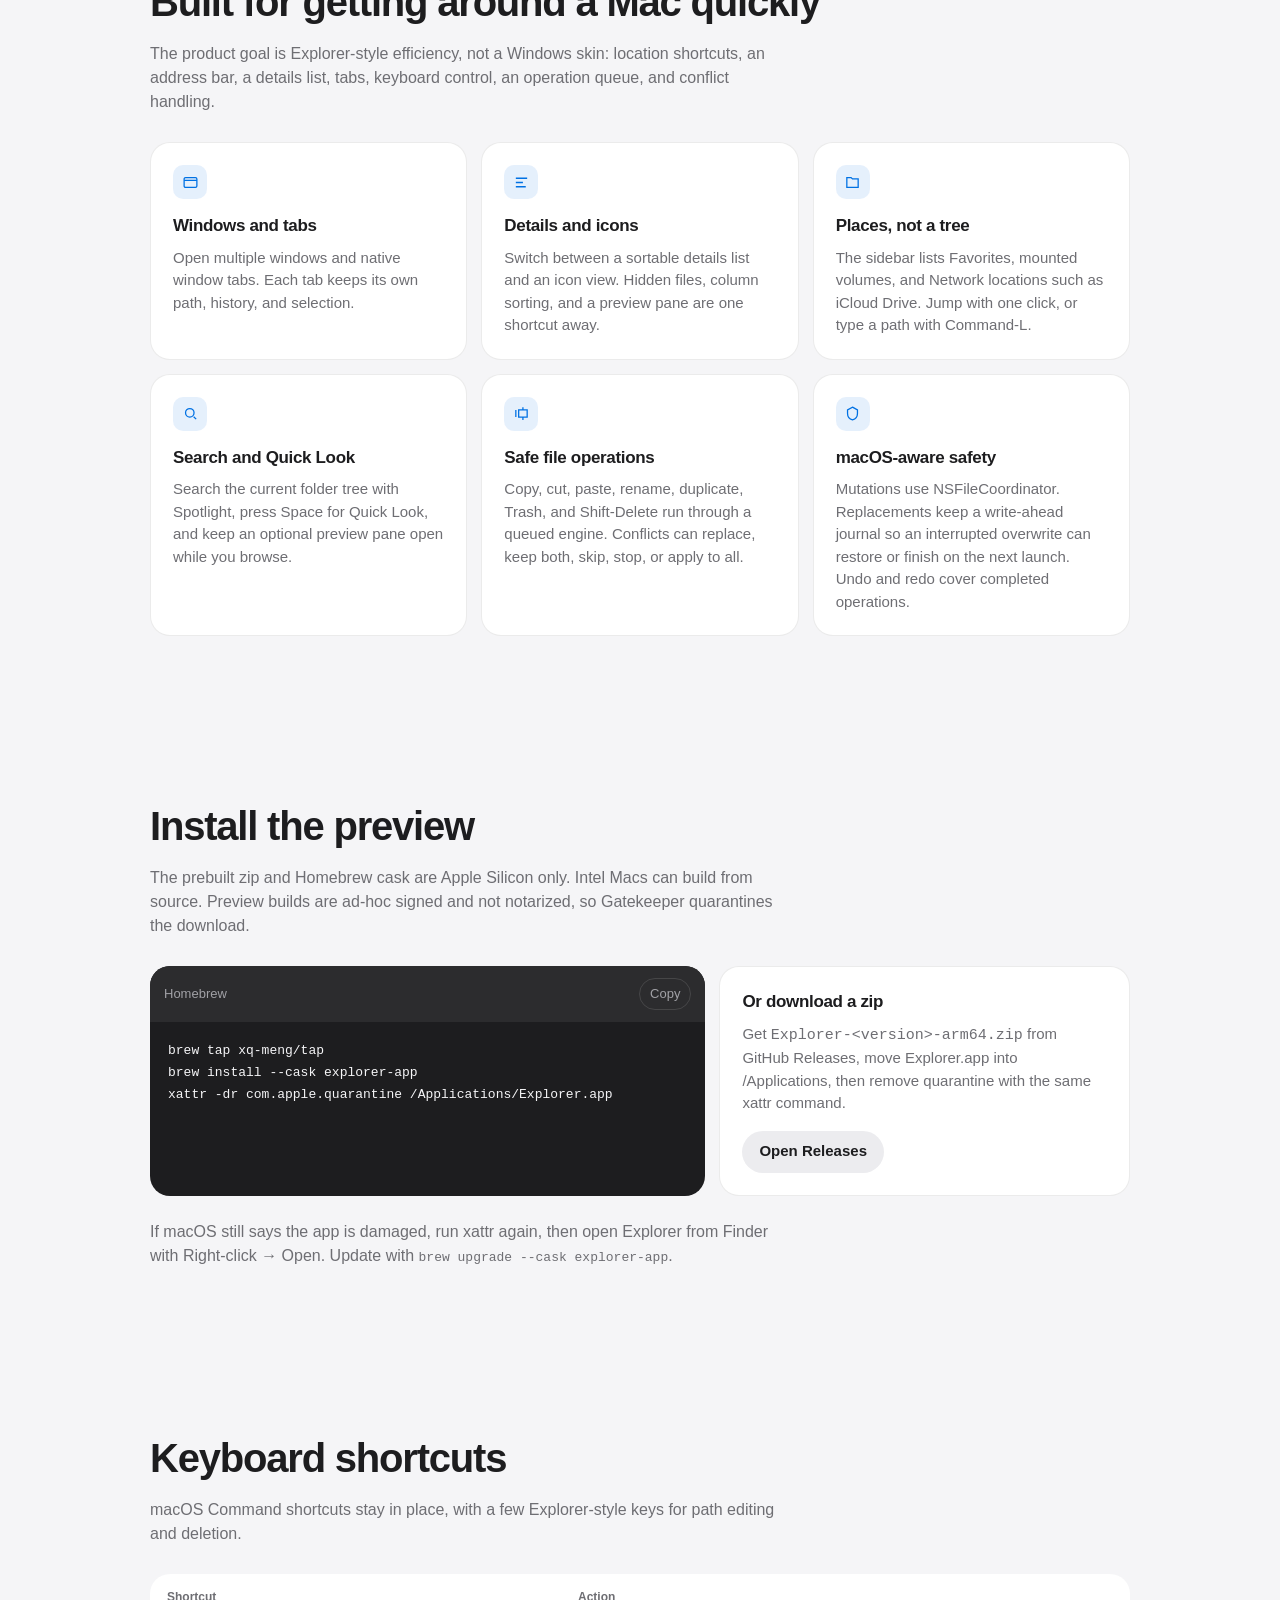
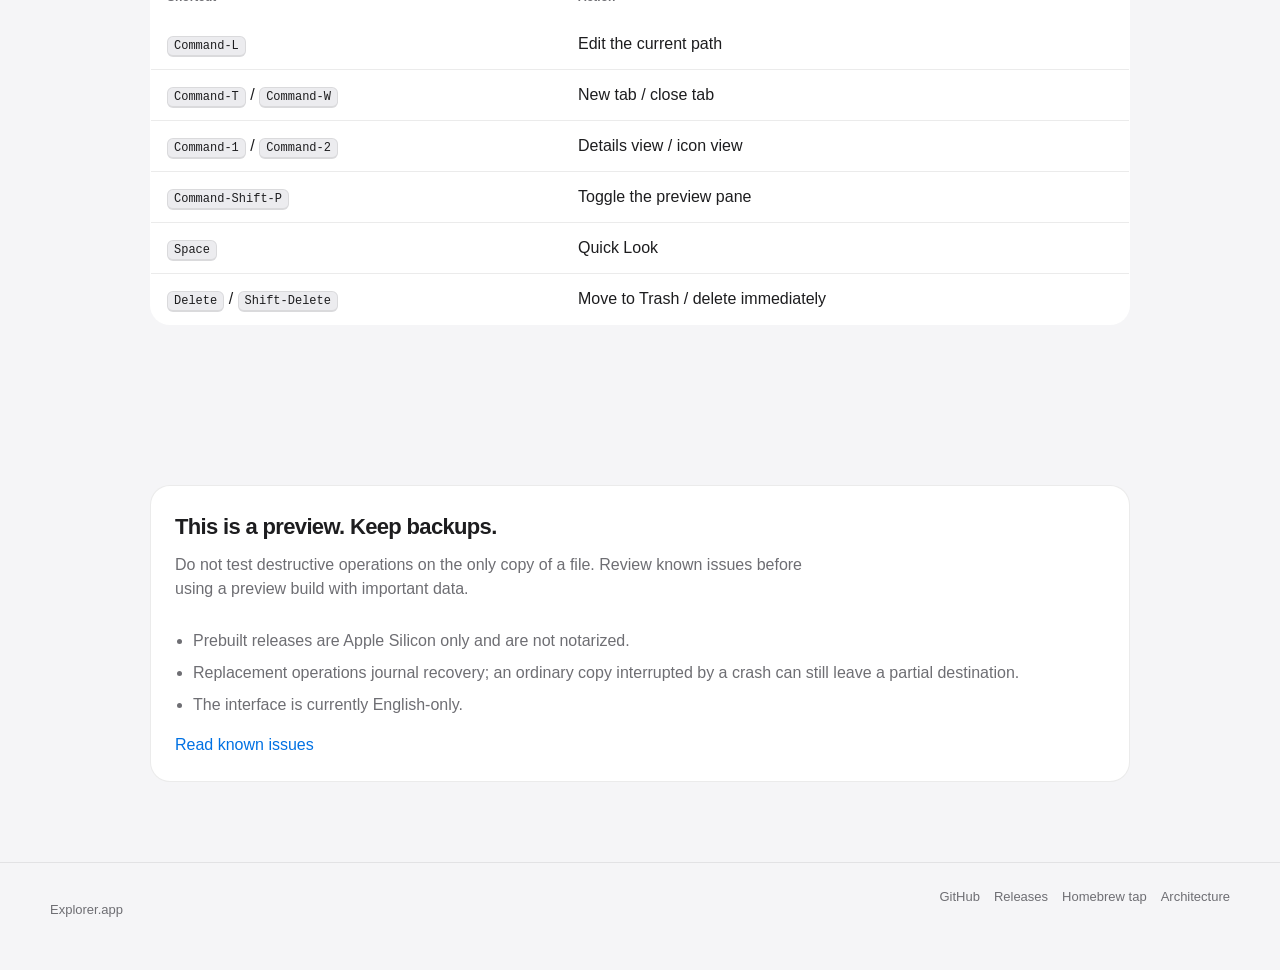
==== commit a4be30ed: "Fix product-site screenshot distortion and tighten the layout Keep the window shot at its native 180" ====
--- a/site/index.html
+++ b/site/index.html
@@ -5,7 +5,7 @@
     <meta name="viewport" content="width=device-width, initial-scale=1">
     <title>Explorer.app — a native macOS file manager</title>
     <meta name="description" content="A native macOS file manager with Windows Explorer-style navigation: tabs, a location sidebar, a path bar, and a details list, plus Quick Look, Trash, and Command shortcuts.">
-    <meta name="theme-color" content="#f3f1ec">
+    <meta name="theme-color" content="#f5f5f7">
     <link rel="icon" type="image/png" sizes="32x32" href="assets/favicon-32.png">
     <link rel="apple-touch-icon" href="assets/apple-touch-icon.png">
     <script>
@@ -64,31 +64,33 @@
     </header>
 
     <main id="main">
-      <section class="hero wrap">
-        <p class="eyebrow">
-          <span class="dot" aria-hidden="true"></span>
-          <span data-lang="en">Preview 0.7.0 · Apple Silicon</span>
-          <span data-lang="zh">预览版 0.7.0 · Apple Silicon</span>
-        </p>
-        <img class="hero-icon" src="assets/icon-256.png" width="96" height="96" alt="Explorer.app icon">
-        <h1>
-          <span data-lang="en">Windows Explorer navigation. macOS conventions.</span>
-          <span data-lang="zh">Windows 资源管理器式导航，<br>遵循 macOS 使用习惯。</span>
-        </h1>
-        <p class="lede">
-          <span data-lang="en">Explorer.app is a native AppKit file manager with tabs, a location sidebar, a path bar, and a details list. It keeps macOS behavior you already know: Quick Look, Trash, Command shortcuts, and coordinated file operations.</span>
-          <span data-lang="zh">Explorer.app 是一款原生 AppKit 文件管理器，提供标签页、位置侧边栏、路径栏和详细信息列表。它同时保留 macOS 的使用习惯：Quick Look、废纸篓、Command 快捷键，以及经过协调的文件操作。</span>
-        </p>
-        <div class="actions">
-          <a class="button primary" href="#install"><span data-lang="en">Install the preview</span><span data-lang="zh">安装预览版</span></a>
-          <a class="button secondary" href="https://github.com/xq-meng/explorer.app">GitHub</a>
-        </div>
-        <p class="req">
-          <span data-lang="en">Requires macOS 14 or later. Current builds are unsigned preview releases.</span>
-          <span data-lang="zh">需要 macOS 14 或更高版本。当前构建为未签名的预览版。</span>
-        </p>
-
-        <div class="shot-panel">
+      <section class="hero">
+        <div class="wrap">
+          <p class="eyebrow">
+            <span class="dot" aria-hidden="true"></span>
+            <span data-lang="en">Preview 0.7.0 · Apple Silicon</span>
+            <span data-lang="zh">预览版 0.7.0 · Apple Silicon</span>
+          </p>
+          <img class="hero-icon" src="assets/icon-256.png" width="88" height="88" alt="Explorer.app icon">
+          <h1>
+            <span data-lang="en">Windows Explorer navigation. macOS conventions.</span>
+            <span data-lang="zh">Windows 资源管理器式导航，<br>遵循 macOS 使用习惯。</span>
+          </h1>
+          <p class="lede">
+            <span data-lang="en">Explorer.app is a native AppKit file manager with tabs, a location sidebar, a path bar, and a details list. It keeps macOS behavior you already know: Quick Look, Trash, Command shortcuts, and coordinated file operations.</span>
+            <span data-lang="zh">Explorer.app 是一款原生 AppKit 文件管理器，提供标签页、位置侧边栏、路径栏和详细信息列表。它同时保留 macOS 的使用习惯：Quick Look、废纸篓、Command 快捷键，以及经过协调的文件操作。</span>
+          </p>
+          <div class="actions">
+            <a class="button primary" href="#install"><span data-lang="en">Install the preview</span><span data-lang="zh">安装预览版</span></a>
+            <a class="button secondary" href="https://github.com/xq-meng/explorer.app">GitHub</a>
+          </div>
+          <p class="req">
+            <span data-lang="en">Requires macOS 14 or later. Current builds are unsigned preview releases.</span>
+            <span data-lang="zh">需要 macOS 14 或更高版本。当前构建为未签名的预览版。</span>
+          </p>
+        </div>
+
+        <div class="shot-stage">
           <div class="shot-toolbar">
             <div class="segmented" role="group" aria-label="Screenshot appearance">
               <button type="button" data-shot-button="light">
@@ -100,8 +102,22 @@
             </div>
           </div>
           <figure class="shot-frame">
-            <img data-shot="light" src="assets/screenshot_light.jpg" width="1478" height="926" alt="Explorer My Computer home page in light appearance">
-            <img class="is-hidden" data-shot="dark" src="assets/screenshot_dark.jpg" width="1478" height="926" alt="Explorer My Computer home page in dark appearance">
+            <img
+              data-shot="light"
+              src="assets/screenshot_light.webp"
+              width="1800"
+              height="1120"
+              alt="Explorer My Computer home page in light appearance"
+              fetchpriority="high"
+            >
+            <img
+              class="is-hidden"
+              data-shot="dark"
+              src="assets/screenshot_dark.webp"
+              width="1800"
+              height="1120"
+              alt="Explorer My Computer home page in dark appearance"
+            >
           </figure>
         </div>
       </section>
--- a/site/styles.css
+++ b/site/styles.css
@@ -1,35 +1,35 @@
 :root {
   color-scheme: light dark;
-  --bg: #f3f1ec;
-  --bg-elevated: #fffcf7;
-  --bg-quiet: #eae6dd;
-  --text: #1c1914;
-  --text-secondary: #615c53;
-  --accent: #0b63ce;
-  --accent-hover: #0956b4;
-  --accent-soft: rgba(11, 99, 206, 0.12);
-  --folder: #f0b429;
-  --line: rgba(28, 25, 20, 0.1);
-  --shadow: 0 24px 60px rgba(48, 36, 12, 0.14);
-  --radius: 18px;
-  --nav-height: 64px;
-  --max: 1080px;
+  --bg: #f5f5f7;
+  --bg-elevated: #ffffff;
+  --bg-quiet: #ececef;
+  --text: #1d1d1f;
+  --text-secondary: #6e6e73;
+  --accent: #0071e3;
+  --accent-hover: #0077ed;
+  --accent-soft: rgba(0, 113, 227, 0.1);
+  --line: rgba(0, 0, 0, 0.08);
+  --shadow: 0 18px 50px rgba(0, 0, 0, 0.18);
+  --radius: 20px;
+  --nav-height: 56px;
+  --max: 980px;
+  --shot: 1180px;
   --mono: "SF Mono", ui-monospace, Menlo, Consolas, monospace;
   --sans: -apple-system, BlinkMacSystemFont, "SF Pro Text", "Segoe UI", sans-serif;
 }
 
 @media (prefers-color-scheme: dark) {
   :root {
-    --bg: #12110f;
-    --bg-elevated: #1c1a16;
-    --bg-quiet: #26231e;
-    --text: #f4efe6;
-    --text-secondary: #b7b0a4;
-    --accent: #6aa8ff;
-    --accent-hover: #8bbcff;
-    --accent-soft: rgba(106, 168, 255, 0.14);
-    --line: rgba(244, 239, 230, 0.1);
-    --shadow: 0 24px 60px rgba(0, 0, 0, 0.45);
+    --bg: #000000;
+    --bg-elevated: #1d1d1f;
+    --bg-quiet: #2c2c2e;
+    --text: #f5f5f7;
+    --text-secondary: #a1a1a6;
+    --accent: #2997ff;
+    --accent-hover: #6ab0ff;
+    --accent-soft: rgba(41, 151, 255, 0.14);
+    --line: rgba(255, 255, 255, 0.12);
+    --shadow: 0 18px 50px rgba(0, 0, 0, 0.55);
   }
 }
 
@@ -49,9 +49,7 @@
 body {
   margin: 0;
   font-family: var(--sans);
-  background:
-    radial-gradient(1200px 500px at 50% -10%, rgba(240, 180, 41, 0.18), transparent 55%),
-    var(--bg);
+  background: var(--bg);
   color: var(--text);
   line-height: 1.5;
   min-height: 100vh;
@@ -59,6 +57,7 @@
 
 img {
   max-width: 100%;
+  height: auto;
   display: block;
 }
 
@@ -98,8 +97,8 @@
   height: var(--nav-height);
   display: flex;
   align-items: center;
-  backdrop-filter: saturate(1.4) blur(16px);
-  background: color-mix(in srgb, var(--bg) 82%, transparent);
+  backdrop-filter: saturate(1.8) blur(20px);
+  background: color-mix(in srgb, var(--bg) 78%, transparent);
   border-bottom: 1px solid var(--line);
 }
 
@@ -108,16 +107,16 @@
   align-items: center;
   justify-content: space-between;
   gap: 16px;
-  width: min(var(--max), calc(100% - 40px));
+  width: min(var(--shot), calc(100% - 40px));
   margin: 0 auto;
 }
 
 .brand {
   display: flex;
   align-items: center;
-  gap: 10px;
+  gap: 8px;
   color: inherit;
-  font-weight: 650;
+  font-weight: 600;
   letter-spacing: -0.02em;
 }
 
@@ -126,17 +125,17 @@
 }
 
 .brand img {
-  width: 32px;
-  height: 32px;
-  border-radius: 8px;
+  width: 28px;
+  height: 28px;
+  border-radius: 7px;
 }
 
 .nav-links {
   display: flex;
   align-items: center;
-  gap: 18px;
-  color: var(--text-secondary);
-  font-size: 14px;
+  gap: 20px;
+  color: var(--text-secondary);
+  font-size: 13px;
 }
 
 .nav-links a {
@@ -156,7 +155,7 @@
   border: 0;
   background: transparent;
   color: var(--text-secondary);
-  padding: 6px 10px;
+  padding: 5px 10px;
   font: inherit;
   font-size: 12px;
   cursor: pointer;
@@ -168,7 +167,7 @@
 }
 
 .hero {
-  padding: 72px 0 32px;
+  padding: 56px 0 8px;
   text-align: center;
 }
 
@@ -176,65 +175,70 @@
   display: inline-flex;
   align-items: center;
   gap: 8px;
-  font-size: 13px;
+  font-size: 12px;
   color: var(--text-secondary);
   background: var(--bg-elevated);
   border: 1px solid var(--line);
   border-radius: 999px;
-  padding: 6px 12px;
-  margin-bottom: 22px;
+  padding: 5px 11px;
+  margin-bottom: 20px;
 }
 
 .dot {
-  width: 7px;
-  height: 7px;
+  width: 6px;
+  height: 6px;
   border-radius: 50%;
-  background: var(--folder);
+  background: #34c759;
 }
 
 .hero-icon {
-  width: 96px;
-  height: 96px;
-  margin: 0 auto 22px;
+  width: 88px;
+  height: 88px;
+  margin: 0 auto 20px;
   border-radius: 22%;
-  box-shadow: var(--shadow);
+  box-shadow: 0 10px 28px rgba(0, 0, 0, 0.12);
 }
 
 .hero h1 {
-  margin: 0 auto 16px;
-  max-width: 16ch;
-  font-size: clamp(36px, 6vw, 64px);
-  line-height: 1.05;
-  letter-spacing: -0.045em;
+  margin: 0 auto 14px;
+  max-width: 13em;
+  font-size: clamp(34px, 5vw, 52px);
+  line-height: 1.08;
+  letter-spacing: -0.04em;
+  font-weight: 700;
 }
 
 html[lang="zh"] .hero h1 {
-  max-width: 12em;
+  max-width: min(16em, 100%);
+  word-break: keep-all;
+  line-break: strict;
+  letter-spacing: 0;
 }
 
 .lede {
-  margin: 0 auto 28px;
-  max-width: 46rem;
-  color: var(--text-secondary);
-  font-size: 18px;
+  margin: 0 auto 24px;
+  max-width: 40rem;
+  color: var(--text-secondary);
+  font-size: 17px;
 }
 
 .actions {
   display: flex;
   justify-content: center;
   flex-wrap: wrap;
-  gap: 12px;
-  margin-bottom: 18px;
+  gap: 10px;
+  margin-bottom: 14px;
 }
 
 .button {
   display: inline-flex;
   align-items: center;
   justify-content: center;
-  min-height: 44px;
-  padding: 0 18px;
-  border-radius: 12px;
+  min-height: 42px;
+  padding: 0 16px;
+  border-radius: 980px;
   font-weight: 600;
+  font-size: 15px;
   border: 1px solid transparent;
 }
 
@@ -252,9 +256,8 @@
 }
 
 .button.secondary {
-  background: var(--bg-elevated);
+  background: var(--bg-quiet);
   color: var(--text);
-  border-color: var(--line);
 }
 
 .req {
@@ -262,22 +265,22 @@
   font-size: 13px;
 }
 
-.shot-panel {
-  margin: 48px auto 0;
-  max-width: 980px;
+.shot-stage {
+  width: min(var(--shot), calc(100% - 32px));
+  margin: 40px auto 0;
 }
 
 .shot-toolbar {
   display: flex;
   justify-content: center;
-  margin-bottom: 14px;
+  margin-bottom: 16px;
 }
 
 .segmented {
   display: inline-flex;
-  padding: 4px;
-  gap: 4px;
-  border-radius: 12px;
+  padding: 3px;
+  gap: 2px;
+  border-radius: 10px;
   background: var(--bg-quiet);
   border: 1px solid var(--line);
 }
@@ -288,7 +291,7 @@
   background: transparent;
   color: var(--text-secondary);
   border-radius: 8px;
-  padding: 6px 12px;
+  padding: 5px 12px;
   font: inherit;
   font-size: 13px;
   cursor: pointer;
@@ -302,42 +305,47 @@
 
 .shot-frame {
   position: relative;
-  border-radius: 16px;
-  overflow: hidden;
-  box-shadow: var(--shadow);
-  border: 1px solid var(--line);
-  background: var(--bg-quiet);
+  width: 100%;
+  aspect-ratio: 1800 / 1120;
+  filter: drop-shadow(0 22px 40px rgba(0, 0, 0, 0.22));
 }
 
 .shot-frame img {
+  position: absolute;
+  inset: 0;
   width: 100%;
+  height: 100%;
+  max-width: none;
+  object-fit: contain;
+  object-position: center;
+  pointer-events: none;
 }
 
 .shot-frame img.is-hidden {
-  display: none;
+  opacity: 0;
 }
 
 .section {
-  padding: 72px 0;
+  padding: 80px 0;
   scroll-margin-top: calc(var(--nav-height) + 12px);
 }
 
 .section h2 {
-  margin: 0 0 12px;
+  margin: 0 0 10px;
   font-size: clamp(28px, 4vw, 40px);
   letter-spacing: -0.03em;
 }
 
 .section-intro {
-  margin: 0 0 32px;
-  max-width: 42rem;
+  margin: 0 0 28px;
+  max-width: 40rem;
   color: var(--text-secondary);
 }
 
 .grid {
   display: grid;
   grid-template-columns: repeat(3, 1fr);
-  gap: 16px;
+  gap: 14px;
 }
 
 .card {
@@ -350,7 +358,7 @@
 
 .card h3 {
   margin: 0 0 8px;
-  font-size: 18px;
+  font-size: 17px;
   letter-spacing: -0.02em;
 }
 
@@ -361,8 +369,8 @@
 }
 
 .icon-mark {
-  width: 36px;
-  height: 36px;
+  width: 34px;
+  height: 34px;
   display: grid;
   place-items: center;
   border-radius: 10px;
@@ -372,22 +380,21 @@
 }
 
 .icon-mark svg {
-  width: 18px;
-  height: 18px;
+  width: 17px;
+  height: 17px;
 }
 
 .install-grid {
   display: grid;
-  grid-template-columns: 1.2fr 0.8fr;
-  gap: 16px;
+  grid-template-columns: 1.15fr 0.85fr;
+  gap: 14px;
 }
 
 .terminal {
-  background: #1b1814;
-  color: #f4efe6;
+  background: #1d1d1f;
+  color: #f5f5f7;
   border-radius: var(--radius);
   overflow: hidden;
-  border: 1px solid rgba(255, 255, 255, 0.06);
 }
 
 .terminal header {
@@ -396,8 +403,8 @@
   justify-content: space-between;
   gap: 12px;
   padding: 12px 14px;
-  background: #26221c;
-  color: #c9c2b5;
+  background: #2c2c2e;
+  color: #a1a1a6;
   font-size: 13px;
 }
 
@@ -416,7 +423,7 @@
   border: 1px solid rgba(255, 255, 255, 0.12);
   background: transparent;
   color: inherit;
-  border-radius: 8px;
+  border-radius: 999px;
   padding: 5px 10px;
   font: inherit;
   cursor: pointer;
@@ -449,13 +456,13 @@
 .shortcuts th,
 .shortcuts td {
   text-align: left;
-  padding: 14px 16px;
+  padding: 13px 16px;
   border-bottom: 1px solid var(--line);
   vertical-align: top;
 }
 
 .shortcuts th {
-  font-size: 13px;
+  font-size: 12px;
   color: var(--text-secondary);
   font-weight: 600;
 }
@@ -478,9 +485,8 @@
 .callout {
   background: var(--bg-elevated);
   border: 1px solid var(--line);
-  border-left: 4px solid var(--folder);
   border-radius: var(--radius);
-  padding: 22px 24px;
+  padding: 24px;
 }
 
 .callout h2 {
@@ -489,9 +495,9 @@
 
 .footer {
   border-top: 1px solid var(--line);
-  padding: 28px 0 48px;
-  color: var(--text-secondary);
-  font-size: 14px;
+  padding: 24px 0 40px;
+  color: var(--text-secondary);
+  font-size: 13px;
 }
 
 .footer-inner {
@@ -499,6 +505,8 @@
   justify-content: space-between;
   gap: 16px;
   flex-wrap: wrap;
+  width: min(var(--shot), calc(100% - 40px));
+  margin: 0 auto;
 }
 
 .footer nav {
@@ -522,7 +530,11 @@
   }
 
   .hero {
-    padding-top: 48px;
+    padding-top: 36px;
+  }
+
+  .shot-stage {
+    width: min(var(--shot), calc(100% - 20px));
   }
 }
 
